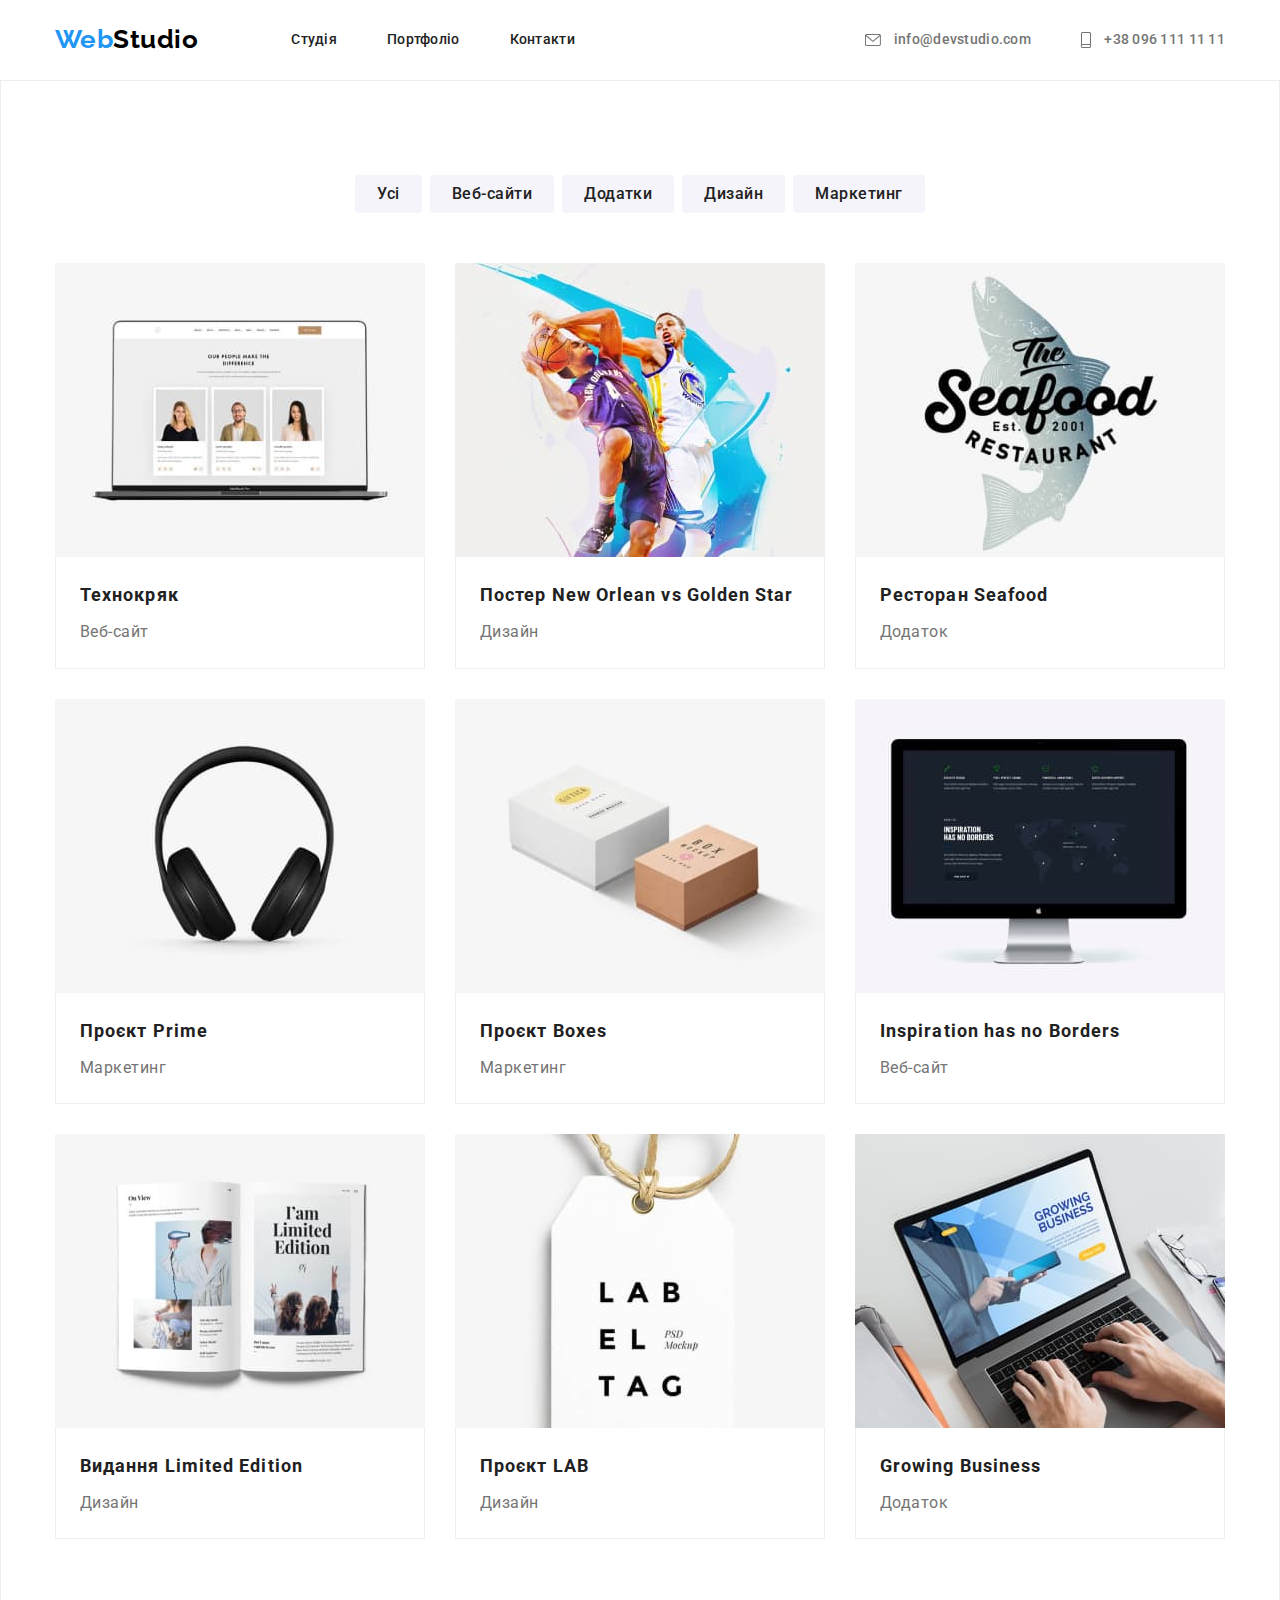
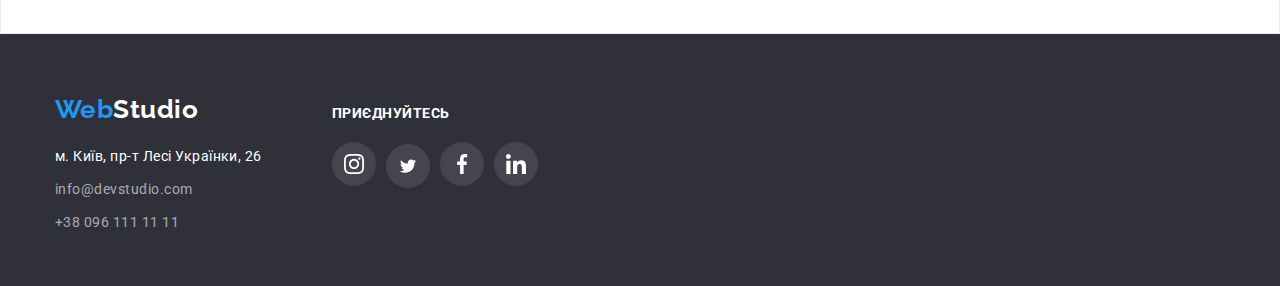
==== portfolio.html @ 1b44b989 "Initial commit" ====
<!DOCTYPE html>
<html lang="en">
  <head>
    <meta charset="UTF-8" />
    <meta http-equiv="X-UA-Compatible" content="IE=edge" />
    <meta name="viewport" content="width=device-width, initial-scale=1.0" />
    <title>Бізнес рішення</title>
    <link rel="preconnect" href="https://fonts.googleapis.com" />
    <link rel="preconnect" href="https://fonts.gstatic.com" crossorigin />
    <link
      href="https://fonts.googleapis.com/css2?family=Raleway:wght@700&family=Roboto:wght@400;500;700;900&display=swap"
      rel="stylesheet"
    />
    <link
      rel="stylesheet"
      href="https://cdnjs.cloudflare.com/ajax/libs/modern-normalize/1.1.0/modern-normalize.min.css"
    />
    <link rel="stylesheet" href="./css/styles.css" />
  </head>
  <body>
    <header class="header">
      <div class="container-menu">
        <nav class="nav">
          <a href="./index.html" class="logo"><span>Web</span>Studio</a>
          <ul class="site-nav list">
            <li class="item">
              <a href="./index.html" class="link-menu">Студія</a>
            </li>
            <li class="item">
              <a href="./portfolio.html" class="link-menu">Портфоліо</a>
            </li>
            <li class="item">
              <a href="#" class="link-menu">Контакти</a>
            </li>
          </ul>
        </nav>
        <ul class="site-contakt list">
          <li class="item">
            <a href="mailto:info@devstudio.com" class="link-icon">
              <svg class="link-icons" width="16" height="12">
                <use href="./images/symbol-defs.svg#icon-envelope"></use>
              </svg>
              info@devstudio.com</a
            >
          </li>
          <li class="item">
            <a href="tel:+380961111111" class="link-icon">
              <svg class="link-icons" width="10" height="16">
                <use href="./images/symbol-defs.svg#icon-telephon"></use>
              </svg>
              +38 096 111 11 11</a
            >
          </li>
        </ul>
      </div>
    </header>
    <main>
      <section class="button-portfolio">
        <div class="container-button">
          <h1 class="visually-hidden">Портфоліо</h1>
          <ul class="portfolio list">
            <li class="item">
              <button type="button" class="portfolio-button">Усі</button>
            </li>
            <li class="item">
              <button type="button" class="portfolio-button">Веб-сайти</button>
            </li>
            <li class="item">
              <button type="button" class="portfolio-button">Додатки</button>
            </li>
            <li class="item">
              <button type="button" class="portfolio-button">Дизайн</button>
            </li>
            <li class="item">
              <button type="button" class="portfolio-button">Маркетинг</button>
            </li>
          </ul>
        </div>
        <div class="container-portfolio">
          <ul class="work-portfolio list">
            <li class="card-item">
              <article class="card">
                <a href="">
                  <div class="card-work">
                    <img src="./images/techocrat.jpg" alt="Технокряк"
                    width="370" height="294" background: url(portfolio1.jpg);
                    class="work-link img" />
                  </div>
                  <div class="card-content">
                    <h2 class="work-titly">Технокряк</h2>
                    <p class="work-text">Веб-сайт</p>
                  </div>
                </a>
              </article>
            </li>
            <li class="card-item">
              <article class="card">
                <a href="">
                  <div class="card-work">
                    <img
                      src="./images/basketball.jpg"
                      alt="Баскетбол"
                      width="370"
                      height="294"
                      class="work-link"
                    />
                  </div>
                  <div class="card-content">
                    <h2 class="work-titly">Постер New Orlean vs Golden Star</h2>
                    <p class="work-text">Дизайн</p>
                  </div>
                </a>
              </article>
            </li>
            <li class="card-item">
              <article class="card">
                <a href="">
                  <div class="card-work">
                    <img
                      src="./images/restorant.jpg"
                      alt="Лоогтип ресторана"
                      width="370"
                      height="294"
                      class="work-link"
                    />
                  </div>
                  <div class="card-content">
                    <h2 class="work-titly">Ресторан Seafood</h2>
                    <p class="work-text">Додаток</p>
                  </div>
                </a>
              </article>
            </li>
            <li class="card-item">
              <article class="card">
                <a href="">
                  <div class="card-work">
                    <img
                      src="./images/headphone.jpg"
                      alt="Навушники"
                      width="370"
                      height="294"
                      class="work-link"
                    />
                  </div>
                  <div class="card-content">
                    <h2 class="work-titly">Проєкт Prime</h2>
                    <p class="work-text">Маркетинг</p>
                  </div>
                </a>
              </article>
            </li>
            <li class="card-item">
              <article class="card">
                <a href="">
                  <div class="card-work">
                    <img
                      src="./images/box.jpg"
                      alt="Коробки"
                      width="370"
                      height="294"
                      class="work-link"
                    />
                  </div>
                  <div class="card-content">
                    <h2 class="work-titly">Проєкт Boxes</h2>
                    <p class="work-text">Маркетинг</p>
                  </div>
                </a>
              </article>
            </li>
            <li class="card-item">
              <article class="card">
                <a href="">
                  <div class="card-work">
                    <img
                      src="./images/monitor.jpg"
                      alt="Монітор"
                      width="370"
                      height="294"
                      class="work-link"
                    />
                  </div>
                  <div class="card-content">
                    <h2 class="work-titly">Inspiration has no Borders</h2>
                    <p class="work-text">Веб-сайт</p>
                  </div>
                </a>
              </article>
            </li>
            <li class="card-item">
              <article class="card">
                <a href="">
                  <div class="card-work">
                    <img
                      src="./images/magazine.jpg"
                      alt="Журнал"
                      width="370"
                      height="294"
                      class="work-link"
                    />
                  </div>
                  <div class="card-content">
                    <h2 class="work-titly">Видання Limited Edition</h2>
                    <p class="work-text">Дизайн</p>
                  </div>
                </a>
              </article>
            </li>
            <li class="card-item">
              <article class="card">
                <a href="">
                  <div class="card-work">
                    <img
                      src="./images/badge.jpg"
                      alt="Бейджик"
                      width="370"
                      height="294"
                      class="work-link"
                    />
                  </div>
                  <div class="card-content">
                    <h2 class="work-titly">Проєкт LAB</h2>
                    <p class="work-text">Дизайн</p>
                  </div>
                </a>
              </article>
            </li>
            <li class="card-item">
              <article class="card">
                <a href="">
                  <div class="card-work">
                    <img
                      src="./images/laptop.jpg"
                      alt="Ноутбук"
                      width="370"
                      height="294"
                      class="work-link"
                    />
                  </div>
                  <div class="card-content">
                    <h2 class="work-titly">Growing Business</h2>
                    <p class="work-text">Додаток</p>
                  </div>
                </a>
              </article>
            </li>
          </ul>
        </div>
      </section>
    </main>
    <footer class="footer">
      <div class="container-contacts">
        <div class="wrap">
          <a href="" class="logo-footer"><span>Web</span>Studio</a>
          <address>
            <ul class="contakt list">
              <li class="item">
                <a
                  href="https://goo.gl/maps/CPtrU1FHBa2aNyZL9"
                  target="_blank"
                  rel="noopener noreferrer nofollow"
                  class="item-link"
                  >м. Київ, пр-т Лесі Українки, 26</a
                >
              </li>
              <li class="item">
                <a href="mailto:info@devstudio.com" class="contakt-link"
                  >info@devstudio.com</a
                >
              </li>
              <li class="item">
                <a href="tel:+380961111111" class="contakt-link"
                  >+38 096 111 11 11</a
                >
              </li>
            </ul>
          </address>
        </div>
        <div class="social-networks">
          <h2 class="networks-title">ПРИЄДНУЙТЕСЬ</h2>
          <ul class="footer-social list">
            <li class="social-item">
              <a href="" class="footer-link">
                <svg class="team-icons" width="20" height="20">
                  <use href="./images/symbol-defs.svg#icon-instagram"></use>
                </svg>
              </a>
            </li>
            <li class="social-item">
              <a href="" class="footer-link">
                <svg class="team-icons" width="20" height="16.25">
                  <use href="./images/symbol-defs.svg#icon-twitter"></use>
                </svg>
              </a>
            </li>
            <li class="social-item">
              <a href="" class="footer-link">
                <svg class="team-icons" width="20" height="20">
                  <use href="./images/symbol-defs.svg#icon-facebook"></use>
                </svg>
              </a>
            </li>
            <li class="social-item">
              <a href="" class="footer-link">
                <svg class="team-icons" width="20" height="20">
                  <use href="./images/symbol-defs.svg#icon-linkedin"></use>
                </svg>
              </a>
            </li>
          </ul>
        </div>
      </div>
    </footer>
  </body>
</html>
---- css/styles.css ----
:root {
  --primary-text-color: #212121;
  --title-text-color: #757575;
  --accent-color: #2196f3;
  --primary-white-color: #ffffff;
}

body {
  font-family: roboto, sans-serif;
  color: var(--title-text-color);
  background-color: var(--primary-white-color);
  letter-spacing: 0.03em;
}

.list {
  list-style: none;
}

a {
  text-decoration: none;
}

h1,
h2,
h3,
h4,
p,
ul,
li {
  margin: 0;
  padding: 0;
}

img {
  display: block;
  max-width: 100%;
  height: auto;
}

/*Контейнер меню*/

header {
  border-bottom: 1px solid #ececec;
}

.container-menu {
  width: 1200px;
  margin-left: auto;
  margin-right: auto;
  display: flex;
  padding: 0px 15px;
}

.nav {
  display: flex;
  align-items: center;
  margin-right: 93px;
}

/*Лого*/

.logo {
  padding: 24px 0px 25px 0px;

  color: #000;
  font-family: Raleway, sans-serif;
  font-weight: 700;
  font-size: 26px;
  line-height: 1.19;
}

.logo span {
  color: var(--accent-color);
}

/*Меню*/

.site-nav {
  display: flex;
  margin-left: 93px;
}
.site-nav .item:not(:last-child) {
  margin-right: 50px;
}

.site-nav .link-menu {
  padding-top: 32px;
  padding-bottom: 32px;
  display: block;

  color: var(--primary-text-color);
  font-weight: 500;
  font-size: 14px;
  line-height: 1.14;
  letter-spacing: 0.02em;
}

.site-nav .link-menu:hover,
.site-nav .link-menu:focus {
  color: var(--accent-color);
}

.site-contakt {
  display: flex;
  align-items: center;
  margin-left: auto;
}

.site-contakt .item:not(:last-child) {
  margin-right: 50px;
}

.site-contakt .link-icon:hover,
.site-contakt .link-icon:focus {
  color: var(--accent-color);
}

.site-contakt .link-icon:focus svg {
  fill: var(--accent-color);
}

.site-contakt .link-icon {
  display: block;
  padding-top: 32px;
  padding-bottom: 32px;

  font-weight: 500;
  font-size: 14px;
  line-height: 1.14;
  letter-spacing: 0.02em;
  color: var(--title-text-color);
}

.site-contakt .link-icons:hover,
.site-contakt .link-icons:focus {
  fill: var(--accent-color);
}

.link-icons {
  margin-right: 10px;
  vertical-align: middle;

  fill: var(--title-text-color);
}

/* Контейнер Hero*/

.container-hero {
  background-color: #212121;
  background-image: linear-gradient(
      to right,
      rgba(47, 48, 58, 0.4),
      rgba(47, 48, 58, 0.4)
    ),
    url("../images/hero.jpg");
  background-position: center;
  margin: 0px auto;

  max-width: 1600px;
  padding-top: 200px;
  padding-bottom: 200px;
}

.hero-title {
  margin-bottom: 32px;
  text-align: center;

  font-weight: 900;
  font-size: 44px;
  line-height: 1.36;
  letter-spacing: 0.06em;
  text-transform: uppercase;
  color: #ffffff;
}

/*Герой, кнопка*/

.button {
  padding: 10px 32px;
  margin: auto;
  display: flex;
  border-radius: 4px;
  border: #ffffff;

  font-family: "Roboto";
  background-color: var(--accent-color);
  font-weight: 700;
  font-size: 16px;
  line-height: 1.88;
  letter-spacing: 0.06em;
  color: #ffffff;
}

/*Контейнер features*/

.section-features {
  padding-top: 94px;
  padding-bottom: 94px;
}
.box-item {
  margin-bottom: 30px;
  justify-content: center;
  display: flex;
  align-items: center;

  width: 270px;
  height: 120px;
  background: #f5f4fa;
  border-radius: 4px;
}

.list-item:not(:last-child) {
  margin-right: 30px;
}

.item-icons {
  width: 65.32px;
  height: 70px;
}
/*.list-item::before {
  display: block;
  content: "";
  background-repeat: no-repeat;
  height: 70px;
  background-position: center;
  margin-bottom: 55px;
}

.clock::before {
  background-image: url(../images/clock.svg);
}

.antenna::before {
  background-image: url(../images/antenna.svg);
}

.diagram::before {
  background-image: url(../images/diagram.svg);
}

.astronaut::before {
  background-image: url(../images/astronaut.svg);
}*/

.container-features {
  width: 1200px;
  margin: 0px auto;
  padding: 0px 15px;
}

/*Скрытие заголовка*/

.visually-hidden {
  position: absolute;
  white-space: nowrap;
  width: 1px;
  height: 1px;
  overflow: hidden;
  border: 0;
  padding: 0;
  clip: rect(0 0 0 0);
  clip-path: inset(50%);
  margin: -1px;
}

.section-features .list {
  display: flex;
}

.section-features .item:not(:last-child) {
  margin-right: 30px;
}

.features-title {
  margin-bottom: 10px;

  color: var(--primary-text-color);
  font-weight: 700;
  font-size: 14px;
  line-height: 1.14;
  letter-spacing: 0.03em;
}

.features-text {
  font-size: 14px;
  line-height: 1.71;
}

/*Контейнер work*/

.work {
  padding-bottom: 94px;
}

.container-work {
  width: 1200px;
  margin: 0px auto;
  padding: 0px 15px;
}

.container-work .list {
  display: flex;
}

.container-work .item:not(:last-child) {
  margin-right: 30px;
}

/*Контейнер team*/

.section-team {
  padding-top: 94px;
  padding-bottom: 94px;
  background: #f5f4fa;
}

.container-team {
  width: 1200px;
  margin: 0px auto;
  padding: 0px 15px;
}

.section-title {
  margin-bottom: 50px;

  color: var(--primary-text-color);
  font-weight: 700;
  font-size: 36px;
  line-height: 1.17;
  text-align: center;
}

.container-team .list {
  display: flex;
}

.container-team .item-card:not(:last-child) {
  margin-right: 30px;
}

.social {
  display: flex;
  align-items: center;
  justify-content: center;
}

.social-link {
  display: flex;
  align-items: center;
  justify-content: center;

  margin-top: 16px;

  width: 44px;
  height: 44px;
  border-radius: 50%;
  fill: #afb1b8;
}

.social-link:not(:last-child) {
  margin-right: 10px;
}
.social-link:hover,
.social-link:focus {
  background: var(--accent-color);
}
.social-link:hover svg,
.social-link:focus svg {
  fill: #ffffff;
}

.item-card {
  background: #ffffff;
  box-shadow: 0px 1px 3px rgba(0, 0, 0, 0.12), 0px 1px 1px rgba(0, 0, 0, 0.14),
    0px 2px 1px rgba(0, 0, 0, 0.2);
  border-radius: 0px 0px 4px 4px;

  width: 270px;
  height: 428px;
}

.team-content {
  padding-top: 30px;
  padding-bottom: 30px;
}

.team-title {
  margin-bottom: 10px;
  text-align: center;

  color: var(--primary-text-color);
  font-weight: 500;
  font-size: 16px;
  line-height: 1.19;
}

.team-text {
  font-size: 16px;
  line-height: 1.19;
  text-align: center;
}

/*Контейнер clients*/

.clients {
  padding-bottom: 94px;
}

.container-clients {
  width: 1200px;
  margin: 0px auto;
  padding: 0px 15px;
}

.clients-title {
  padding-top: 94px;
  text-align: center;

  font-weight: 700;
  font-size: 36px;
  line-height: 1.17;
  color: var(--primary-text-color);
}

.customers {
  display: flex;
  align-items: center;
  justify-content: center;
}

.customers-item:not(:last-child) {
  margin-right: 30px;
}

.customers-item {
  margin-top: 50px;

  border: 1px solid #afb1b8;
  border-radius: 4px;
}

.logo-clients {
  display: flex;
  align-items: center;
  justify-content: center;

  width: 170px;
  height: 92px;
}

.logo-clients:hover,
.logo-clients:focus {
  fill: var(--accent-color);
}

.logo-clients {
  fill: #afb1b8;
}

.customers-item:hover,
.customers-item:focus {
  border: 1px solid var(--accent-color);
}

/*Контейнер контакти (footer)*/

.footer {
  padding-top: 60px;
  padding-bottom: 60px;

  background-color: #2f303a;
  height: 252px;
}

.container-contacts {
  display: flex;
  align-items: baseline;
  gap: 70px;

  width: 1200px;
  margin: 0px auto;
  padding: 0px 15px;
}

.container-contacts .logo {
  color: #ffffff;
  font-family: Raleway, sans-serif;
  font-weight: 700;
  font-size: 26px;
  line-height: 1.19;
}

.logo-footer {
  margin-bottom: 20px;
  display: inline-block;

  color: #ffffff;
  font-family: Raleway, sans-serif;
  font-weight: 700;
  font-size: 26px;
  line-height: 1.19;
}

.logo-footer span {
  color: var(--accent-color);
}

.contakt-link {
  display: inline-block;

  font-size: 14px;
  line-height: 1.71;
  color: rgba(255, 255, 255, 0.6);
  font-style: normal;
}

.container-contacts .item:not(:last-child) {
  margin-bottom: 9px;
}

.item-link {
  display: inline-block;

  font-size: 14px;
  line-height: 1.71;
  color: #ffffff;
  font-style: normal;
}

.networks-title {
  font-weight: 700;
  font-size: 14px;
  line-height: 1.14;
  font-style: normal;
  color: #ffffff;
}

.footer-social {
  display: flex;
  align-items: baseline;
  margin-top: 20px;
}

.footer-link {
  display: flex;
  align-items: center;
  justify-content: center;

  width: 44px;
  height: 44px;
}

.social-item:not(:last-child) {
  margin-right: 10px;
}

.footer-link:hover,
.footer-link:focus {
  background: var(--accent-color);
  border-radius: 50%;
}

.footer-link {
  fill: #ffffff;
}

.social-item {
  background: rgba(255, 255, 255, 0.1);
  border-radius: 50%;
}

/*Контейнер портфоліо (button)*/

.button-portfolio {
  padding-top: 94px;
  padding-bottom: 94px;
  border: 1px solid #eeeeee;
  border-top: none;
}

.container-button {
  width: 1200px;
  margin-right: auto;
  margin-left: auto;
  padding: 0px 15px;
}

.container-button .item:not(:last-child) {
  margin-right: 8px;
}

.portfolio {
  display: flex;
  justify-content: center;
  margin-bottom: 50px;
}

.portfolio-button {
  border: none;
  padding: 6px 22px;

  font-family: "Roboto";
  font-weight: 500;
  font-size: 16px;
  line-height: 1.62;
  text-align: center;
  letter-spacing: 0.03em;
  color: #212121;
  background: #f5f4fa;
  border-radius: 4px;
}

.portfolio-button:hover,
.portfolio-button:focus {
  background-color: var(--accent-color);
  color: var(--primary-white-color);
  box-shadow: 0px 3px 1px rgba(0, 0, 0, 0.1), 0px 1px 2px rgba(0, 0, 0, 0.08),
    0px 2px 2px rgba(0, 0, 0, 0.12);
  border-radius: 4px;
  border: var(--accent-color);
}

/*Контейнер портфоліо work*/

.container-portfolio {
  width: 1200px;
  margin-right: auto;
  margin-left: auto;
  padding: 0px 15px;
}

.work-portfolio {
  display: flex;
  flex-wrap: wrap;
  gap: 30px;
}

.card-item:hover {
  background: #ffffff;
  box-shadow: 0px 1px 1px rgba(0, 0, 0, 0.12), 0px 4px 4px rgba(0, 0, 0, 0.06),
    1px 4px 6px rgba(0, 0, 0, 0.16);
}

.card-content {
  padding: 20px 24px;
  border: 1px solid #eeeeee;
  border-top: none;
}

.work-titly {
  margin-bottom: 4px;

  font-size: 18px;
  line-height: 2;
  letter-spacing: 0.06em;
  color: #212121;
}

.work-text {
  font-size: 16px;
  line-height: 1.9;
  color: #757575;
}
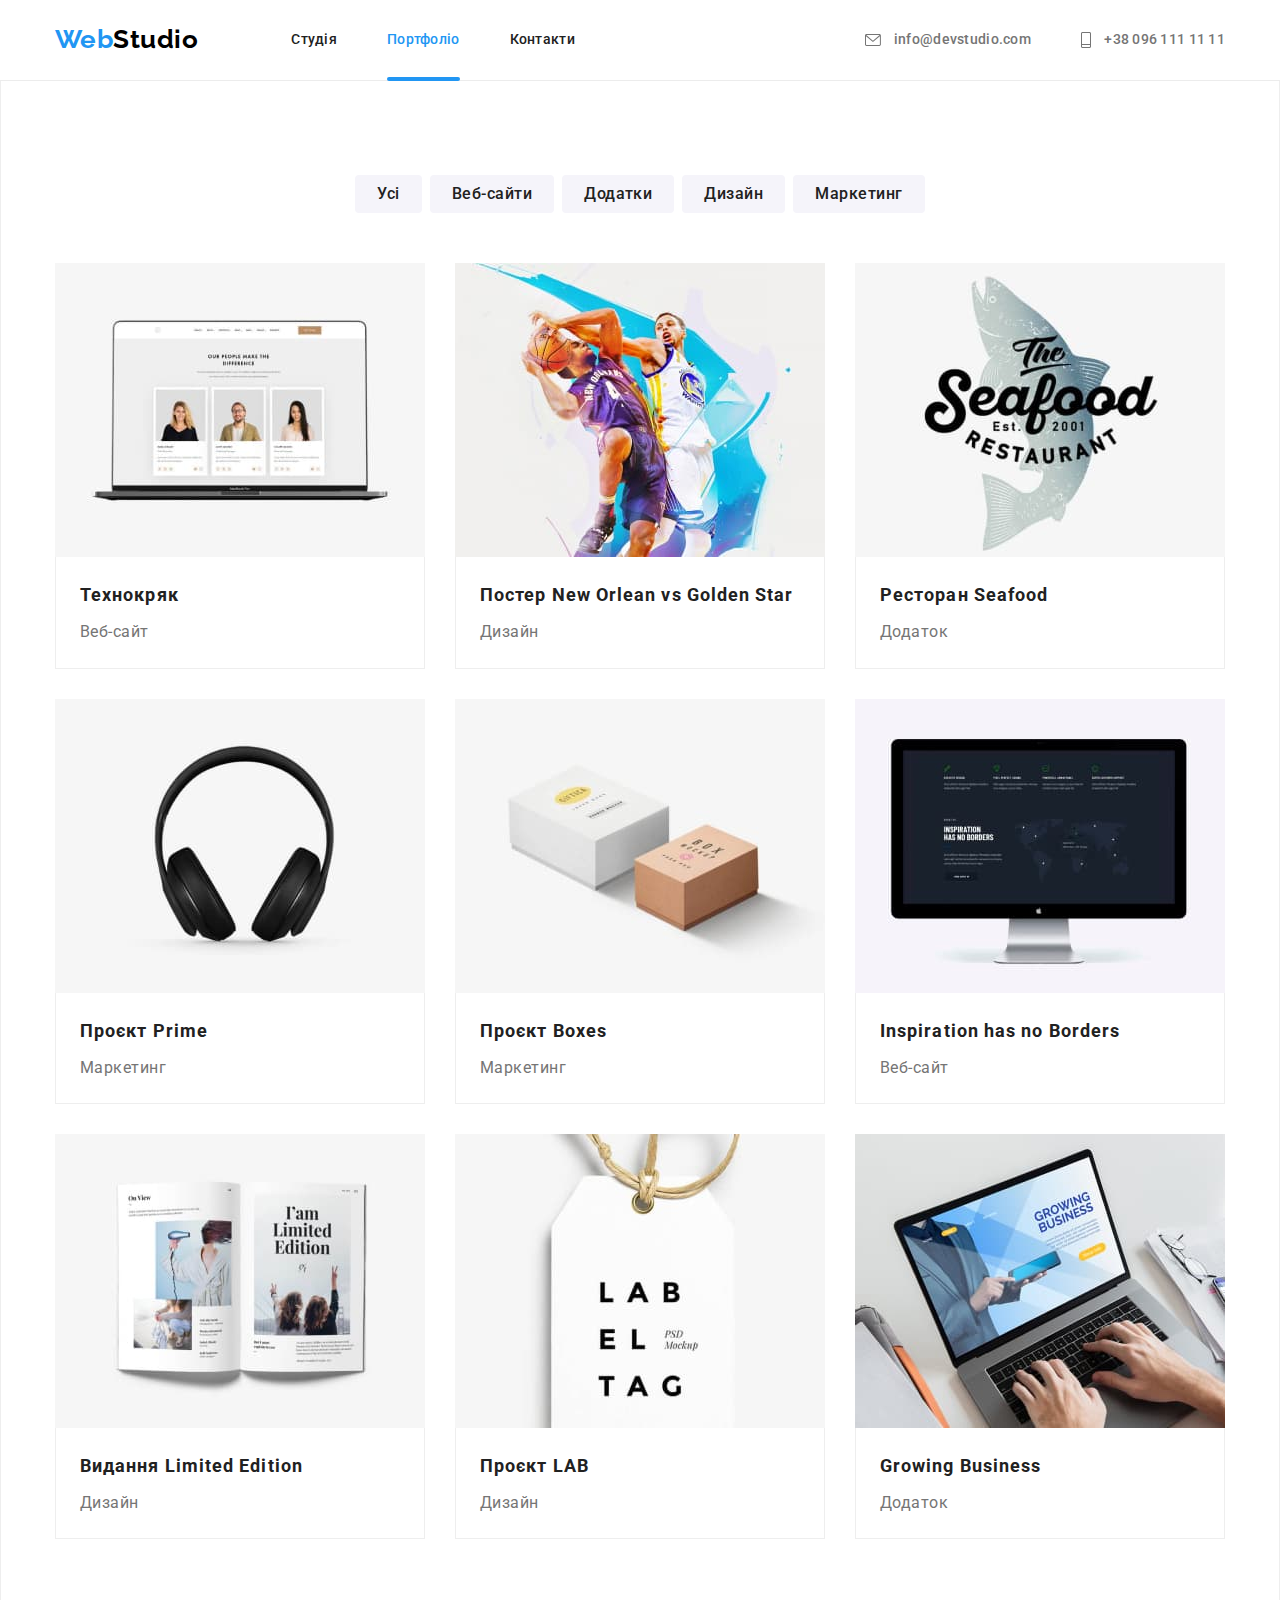
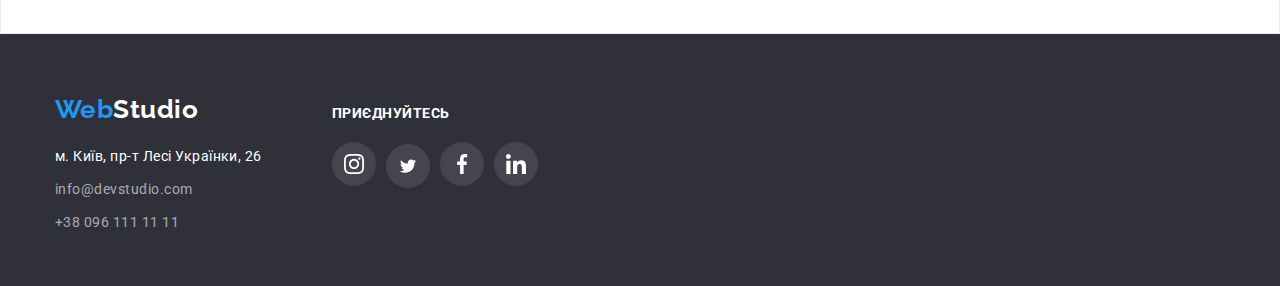
==== commit 6c727898: "виправлення" ====
--- a/portfolio.html
+++ b/portfolio.html
@@ -27,7 +27,7 @@
               <a href="./index.html" class="link-menu">Студія</a>
             </li>
             <li class="item">
-              <a href="./portfolio.html" class="link-menu">Портфоліо</a>
+              <a href="./portfolio.html" class="link-menu current">Портфоліо</a>
             </li>
             <li class="item">
               <a href="#" class="link-menu">Контакти</a>
@@ -80,11 +80,19 @@
           <ul class="work-portfolio list">
             <li class="card-item">
               <article class="card">
-                <a href="">
+                <a class="overlay-link" href="">
                   <div class="card-work">
                     <img src="./images/techocrat.jpg" alt="Технокряк"
                     width="370" height="294" background: url(portfolio1.jpg);
                     class="work-link img" />
+                    <div class="animation">
+                      <p class="animation-text">
+                        Ресурс пропонує комплексні пропозиції з різним рівнем
+                        функціоналу та сервісів. Все це дозволить відвідувачу
+                        отримати вичерпні відомості про компанію чи приватну
+                        особу.
+                      </p>
+                    </div>
                   </div>
                   <div class="card-content">
                     <h2 class="work-titly">Технокряк</h2>
@@ -95,7 +103,7 @@
             </li>
             <li class="card-item">
               <article class="card">
-                <a href="">
+                <a class="overlay-link" href="">
                   <div class="card-work">
                     <img
                       src="./images/basketball.jpg"
@@ -104,6 +112,14 @@
                       height="294"
                       class="work-link"
                     />
+                    <div class="animation">
+                      <p class="animation-text">
+                        Ресурс пропонує комплексні пропозиції з різним рівнем
+                        функціоналу та сервісів. Все це дозволить відвідувачу
+                        отримати вичерпні відомості про компанію чи приватну
+                        особу.
+                      </p>
+                    </div>
                   </div>
                   <div class="card-content">
                     <h2 class="work-titly">Постер New Orlean vs Golden Star</h2>
@@ -114,7 +130,7 @@
             </li>
             <li class="card-item">
               <article class="card">
-                <a href="">
+                <a class="overlay-link" href="">
                   <div class="card-work">
                     <img
                       src="./images/restorant.jpg"
@@ -123,6 +139,14 @@
                       height="294"
                       class="work-link"
                     />
+                    <div class="animation">
+                      <p class="animation-text">
+                        Ресурс пропонує комплексні пропозиції з різним рівнем
+                        функціоналу та сервісів. Все це дозволить відвідувачу
+                        отримати вичерпні відомості про компанію чи приватну
+                        особу.
+                      </p>
+                    </div>
                   </div>
                   <div class="card-content">
                     <h2 class="work-titly">Ресторан Seafood</h2>
@@ -133,7 +157,7 @@
             </li>
             <li class="card-item">
               <article class="card">
-                <a href="">
+                <a class="overlay-link" href="">
                   <div class="card-work">
                     <img
                       src="./images/headphone.jpg"
@@ -142,6 +166,14 @@
                       height="294"
                       class="work-link"
                     />
+                    <div class="animation">
+                      <p class="animation-text">
+                        Ресурс пропонує комплексні пропозиції з різним рівнем
+                        функціоналу та сервісів. Все це дозволить відвідувачу
+                        отримати вичерпні відомості про компанію чи приватну
+                        особу.
+                      </p>
+                    </div>
                   </div>
                   <div class="card-content">
                     <h2 class="work-titly">Проєкт Prime</h2>
@@ -152,7 +184,7 @@
             </li>
             <li class="card-item">
               <article class="card">
-                <a href="">
+                <a class="overlay-link" href="">
                   <div class="card-work">
                     <img
                       src="./images/box.jpg"
@@ -161,6 +193,14 @@
                       height="294"
                       class="work-link"
                     />
+                    <div class="animation">
+                      <p class="animation-text">
+                        Ресурс пропонує комплексні пропозиції з різним рівнем
+                        функціоналу та сервісів. Все це дозволить відвідувачу
+                        отримати вичерпні відомості про компанію чи приватну
+                        особу.
+                      </p>
+                    </div>
                   </div>
                   <div class="card-content">
                     <h2 class="work-titly">Проєкт Boxes</h2>
@@ -171,7 +211,7 @@
             </li>
             <li class="card-item">
               <article class="card">
-                <a href="">
+                <a class="overlay-link" href="">
                   <div class="card-work">
                     <img
                       src="./images/monitor.jpg"
@@ -180,6 +220,14 @@
                       height="294"
                       class="work-link"
                     />
+                    <div class="animation">
+                      <p class="animation-text">
+                        Ресурс пропонує комплексні пропозиції з різним рівнем
+                        функціоналу та сервісів. Все це дозволить відвідувачу
+                        отримати вичерпні відомості про компанію чи приватну
+                        особу.
+                      </p>
+                    </div>
                   </div>
                   <div class="card-content">
                     <h2 class="work-titly">Inspiration has no Borders</h2>
@@ -190,7 +238,7 @@
             </li>
             <li class="card-item">
               <article class="card">
-                <a href="">
+                <a class="overlay-link" href="">
                   <div class="card-work">
                     <img
                       src="./images/magazine.jpg"
@@ -199,6 +247,14 @@
                       height="294"
                       class="work-link"
                     />
+                    <div class="animation">
+                      <p class="animation-text">
+                        Ресурс пропонує комплексні пропозиції з різним рівнем
+                        функціоналу та сервісів. Все це дозволить відвідувачу
+                        отримати вичерпні відомості про компанію чи приватну
+                        особу.
+                      </p>
+                    </div>
                   </div>
                   <div class="card-content">
                     <h2 class="work-titly">Видання Limited Edition</h2>
@@ -209,7 +265,7 @@
             </li>
             <li class="card-item">
               <article class="card">
-                <a href="">
+                <a class="overlay-link" href="">
                   <div class="card-work">
                     <img
                       src="./images/badge.jpg"
@@ -218,6 +274,14 @@
                       height="294"
                       class="work-link"
                     />
+                    <div class="animation">
+                      <p class="animation-text">
+                        Ресурс пропонує комплексні пропозиції з різним рівнем
+                        функціоналу та сервісів. Все це дозволить відвідувачу
+                        отримати вичерпні відомості про компанію чи приватну
+                        особу.
+                      </p>
+                    </div>
                   </div>
                   <div class="card-content">
                     <h2 class="work-titly">Проєкт LAB</h2>
@@ -228,7 +292,7 @@
             </li>
             <li class="card-item">
               <article class="card">
-                <a href="">
+                <a class="overlay-link" href="">
                   <div class="card-work">
                     <img
                       src="./images/laptop.jpg"
@@ -237,6 +301,14 @@
                       height="294"
                       class="work-link"
                     />
+                    <div class="animation">
+                      <p class="animation-text">
+                        Ресурс пропонує комплексні пропозиції з різним рівнем
+                        функціоналу та сервісів. Все це дозволить відвідувачу
+                        отримати вичерпні відомості про компанію чи приватну
+                        особу.
+                      </p>
+                    </div>
                   </div>
                   <div class="card-content">
                     <h2 class="work-titly">Growing Business</h2>
--- a/css/styles.css
+++ b/css/styles.css
@@ -83,20 +83,37 @@
   margin-right: 50px;
 }
 
-.site-nav .link-menu {
+.link-menu {
+  position: relative;
+  display: block;
   padding-top: 32px;
   padding-bottom: 32px;
-  display: block;
 
   color: var(--primary-text-color);
   font-weight: 500;
   font-size: 14px;
   line-height: 1.14;
   letter-spacing: 0.02em;
-}
-
-.site-nav .link-menu:hover,
-.site-nav .link-menu:focus {
+
+  transition: color 250ms cubic-bezier(0.4, 0, 0.2, 1);
+}
+
+.link-menu.current::after {
+  content: "";
+  position: absolute;
+  left: 0;
+  bottom: -1px;
+  height: 4px;
+  right: 0;
+
+  width: 100%;
+
+  background-color: var(--accent-color);
+  border-radius: 2px;
+}
+
+.link-menu:hover,
+.link-menu:focus {
   color: var(--accent-color);
 }
 
@@ -113,16 +130,14 @@
 .site-contakt .link-icon:hover,
 .site-contakt .link-icon:focus {
   color: var(--accent-color);
-}
-
-.site-contakt .link-icon:focus svg {
-  fill: var(--accent-color);
 }
 
 .site-contakt .link-icon {
   display: block;
   padding-top: 32px;
   padding-bottom: 32px;
+
+  transition: color 250ms cubic-bezier(0.4, 0, 0.2, 1);
 
   font-weight: 500;
   font-size: 14px;
@@ -131,18 +146,16 @@
   color: var(--title-text-color);
 }
 
-.site-contakt .link-icons:hover,
-.site-contakt .link-icons:focus {
-  fill: var(--accent-color);
-}
-
 .link-icons {
   margin-right: 10px;
   vertical-align: middle;
 
-  fill: var(--title-text-color);
-}
-
+  fill: currentColor;
+}
+
+.current {
+  color: var(--accent-color);
+}
 /* Контейнер Hero*/
 
 .container-hero {
@@ -171,6 +184,69 @@
   letter-spacing: 0.06em;
   text-transform: uppercase;
   color: #ffffff;
+}
+
+/*Modal*/
+
+.backdrop {
+  position: fixed;
+  top: 0;
+  left: 0;
+
+  transition: cubic-bezier(0.4, 0, 0.2, 1) opacity 250ms;
+
+  width: 100%;
+  height: 100%;
+  background: rgba(0, 0, 0, 0.2);
+}
+
+.backdrop.is-hidden {
+  opacity: 0;
+  pointer-events: none;
+}
+
+.backdrop.is-hidden .modal {
+  transform: translate(-50%, -50%) scale(0.9);
+}
+
+.modal {
+  position: absolute;
+  top: 50%;
+  left: 50%;
+
+  transform: translate(-50%, -50%) scale(1);
+
+  transition: cubic-bezier(0.4, 0, 0.2, 1) opacity 250ms;
+
+  min-width: 528px;
+  min-height: 581px;
+
+  background: #ffffff;
+  box-shadow: 0px 1px 3px rgba(0, 0, 0, 0.12), 0px 1px 1px rgba(0, 0, 0, 0.14),
+    0px 2px 1px rgba(0, 0, 0, 0.2);
+  border-radius: 4px;
+}
+
+.close {
+  display: flex;
+  align-items: center;
+  justify-content: center;
+  margin-left: auto;
+  margin-top: 8px;
+  margin-right: 8px;
+
+  width: 30px;
+  height: 30px;
+  border-radius: 50%;
+  fill: #000000;
+
+  background: #ffffff;
+  border: 1px solid rgba(0, 0, 0, 0.1);
+}
+
+.close:hover,
+.close:focus {
+  fill: var(--accent-color);
 }
 
 /*Герой, кнопка*/
@@ -306,6 +382,30 @@
   margin-right: 30px;
 }
 
+.annex-title {
+  font-weight: 700;
+  font-size: 14px;
+  line-height: 1.14;
+  color: var(--primary-white-color);
+  background: rgba(47, 48, 58, 0.8);
+  width: 370px;
+  height: 70px;
+
+  position: absolute;
+  left: 0px;
+  bottom: 0px;
+
+  padding-top: 27px;
+}
+
+.annex {
+  text-align: center;
+}
+
+.applications {
+  position: relative;
+}
+
 /*Контейнер team*/
 
 .section-team {
@@ -355,18 +455,31 @@
   height: 44px;
   border-radius: 50%;
   fill: #afb1b8;
+  transition: background-color 250ms cubic-bezier(0.4, 0, 0.2, 1);
 }
 
 .social-link:not(:last-child) {
   margin-right: 10px;
 }
+
 .social-link:hover,
 .social-link:focus {
-  background: var(--accent-color);
+  background-color: var(--accent-color);
+  transition: background-color 250ms cubic-bezier(0.4, 0, 0.2, 1);
 }
 .social-link:hover svg,
 .social-link:focus svg {
   fill: #ffffff;
+}
+
+.team-icons {
+  transition: fill 250ms cubic-bezier(0.4, 0, 0.2, 1),
+    background-color 250ms cubic-bezier(0.4, 0, 0.2, 1);
+}
+
+.team-icons:hover,
+.team-icons:focus {
+  fill: var(--primary-white-color);
 }
 
 .item-card {
@@ -439,6 +552,11 @@
   border-radius: 4px;
 }
 
+.customers-item:hover,
+.customers-item:focus {
+  border: 1px solid var(--accent-color);
+}
+
 .logo-clients {
   display: flex;
   align-items: center;
@@ -451,15 +569,12 @@
 .logo-clients:hover,
 .logo-clients:focus {
   fill: var(--accent-color);
+  transition: fill 250ms cubic-bezier(0.4, 0, 0.2, 1),
+    background-color 250ms cubic-bezier(0.4, 0, 0.2, 1);
 }
 
 .logo-clients {
   fill: #afb1b8;
-}
-
-.customers-item:hover,
-.customers-item:focus {
-  border: 1px solid var(--accent-color);
 }
 
 /*Контейнер контакти (footer)*/
@@ -557,11 +672,12 @@
 .footer-link:hover,
 .footer-link:focus {
   background: var(--accent-color);
-  border-radius: 50%;
 }
 
 .footer-link {
   fill: #ffffff;
+  transition: background-color 250ms cubic-bezier(0.4, 0, 0.2, 1);
+  border-radius: 50%;
 }
 
 .social-item {
@@ -608,6 +724,7 @@
   color: #212121;
   background: #f5f4fa;
   border-radius: 4px;
+  transition: background-color 250ms cubic-bezier(0.4, 0, 0.2, 1);
 }
 
 .portfolio-button:hover,
@@ -618,6 +735,7 @@
     0px 2px 2px rgba(0, 0, 0, 0.12);
   border-radius: 4px;
   border: var(--accent-color);
+  transition: color 250ms cubic-bezier(0.4, 0, 0.2, 1);
 }
 
 /*Контейнер портфоліо work*/
@@ -661,3 +779,39 @@
   line-height: 1.9;
   color: #757575;
 }
+
+.card-work {
+  position: relative;
+  overflow: hidden;
+}
+
+.animation {
+  display: inline-block;
+
+  content: "";
+  position: absolute;
+  top: 0;
+  left: 0;
+  width: 100%;
+  height: 100%;
+
+  background: rgba(33, 150, 243, 0.9);
+  transform: translateY(100%);
+  transition: transform 250ms cubic-bezier(0.4, 0, 0.2, 1);
+}
+
+.animation-text {
+  padding: 63px 24px;
+  margin-top: 0;
+  margin-bottom: 0;
+
+  font-size: 18px;
+  line-height: 1.56;
+
+  color: var(--primary-white-color);
+}
+
+.overlay-link:hover .animation,
+.overlay-link:focus .animation {
+  transform: translateY(0%);
+}
